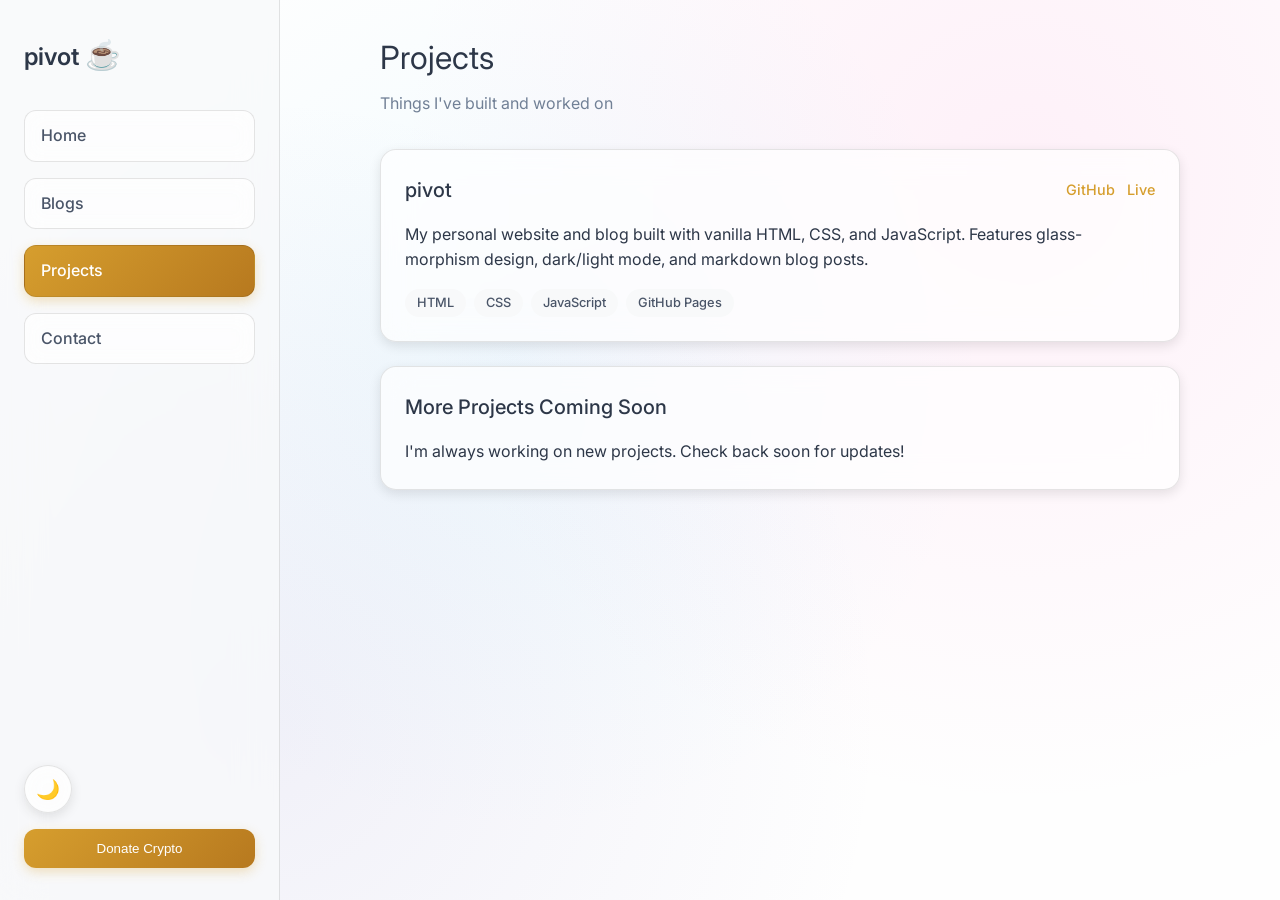
==== projects.html @ 538a7cff "First commit for the blog :)" ====
<!DOCTYPE html>
<html lang="en">
<head>
    <meta charset="UTF-8">
    <meta name="viewport" content="width=device-width, initial-scale=1.0">
    <title>Projects - pivot ☕</title>
    <link rel="stylesheet" href="styles/main.css">
    <link rel="preconnect" href="https://fonts.googleapis.com">
    <link rel="preconnect" href="https://fonts.gstatic.com" crossorigin>
    <link href="https://fonts.googleapis.com/css2?family=Inter:wght@300;400;500;600&display=swap" rel="stylesheet">
</head>
<body>
    <div class="container">
        <!-- Sidebar -->
        <aside class="sidebar">
            <div class="sidebar-content">
                <div class="logo">
                    <h1>pivot <span class="coffee">☕</span></h1>
                </div>
                
                <nav class="nav">
                    <a href="index.html" class="nav-link" data-page="home">Home</a>
                    <a href="blogs.html" class="nav-link" data-page="blogs">Blogs</a>
                    <a href="projects.html" class="nav-link active" data-page="projects">Projects</a>
                    <a href="contact.html" class="nav-link" data-page="contact">Contact</a>
                </nav>

                <div class="theme-toggle">
                    <button id="theme-toggle" class="theme-btn" aria-label="Toggle theme">
                        <span class="theme-icon">🌙</span>
                    </button>
                </div>

                <div class="crypto-donate">
                    <button class="donate-btn" id="donate-btn">Donate Crypto</button>
                </div>
            </div>
        </aside>

        <!-- Main Content -->
        <main class="main-content">
            <div class="content-wrapper">
                <!-- Projects Page -->
                <section id="projects-page" class="page active">
                    <div class="page-header">
                        <h2>Projects</h2>
                        <p>Things I've built and worked on</p>
                    </div>
                    
                    <div class="projects-grid">
                        <div class="project-card">
                            <div class="project-header">
                                <h3>pivot</h3>
                                <div class="project-links">
                                    <a href="https://github.com/mochaholic/mochaholic.github.io" target="_blank" rel="noopener">GitHub</a>
                                    <a href="https://mochaholic.github.io" target="_blank" rel="noopener">Live</a>
                                </div>
                            </div>
                            <p>My personal website and blog built with vanilla HTML, CSS, and JavaScript. Features glass-morphism design, dark/light mode, and markdown blog posts.</p>
                            <div class="project-tech">
                                <span class="tech-tag">HTML</span>
                                <span class="tech-tag">CSS</span>
                                <span class="tech-tag">JavaScript</span>
                                <span class="tech-tag">GitHub Pages</span>
                            </div>
                        </div>
                        
                        <div class="project-card">
                            <div class="project-header">
                                <h3>More Projects Coming Soon</h3>
                            </div>
                            <p>I'm always working on new projects. Check back soon for updates!</p>
                        </div>
                    </div>
                </section>
            </div>
        </main>
    </div>

    <!-- Crypto Donation Modal -->
    <div id="crypto-modal" class="modal">
        <div class="modal-content">
            <div class="modal-header">
                <h3>Support with Crypto</h3>
                <button class="close-btn" id="close-modal">&times;</button>
            </div>
            <div class="modal-body">
                <p>If you enjoy my content and want to support me, here are my crypto addresses:</p>
                
                <div class="crypto-options">
                    <div class="crypto-option">
                        <h4>Monero</h4>
                        <div class="crypto-address">
                            <code id="xmr">841ie9n4JR5ZfaomktCzQ4Uo8PM9GhRguXHCr68BiDUYMAAeEynbi9T8mbEUB7CsiuHq4RZksLAEZ5WLW5PASyoQEYhsKaD</code>
                            <button class="copy-btn" data-address="xmr">Copy</button>
                        </div>
                    </div>
                    
                    <div class="crypto-option">
                        <h4>Bitcoin</h4>
                        <div class="crypto-address">
                            <code id="btc">33ZMRd6WNgqNoaHX8igLWdAUJjJnMfhAck</code>
                            <button class="copy-btn" data-address="btc">Copy</button>
                        </div>
                    </div>

                    <div class="crypto-option">
                        <h4>Solana</h4>
                        <div class="crypto-address">
                            <code id="sol">1c6N6hfJfkr2o72PmR5h536EVBBygGHQYTR1MVggAz6</code>
                            <button class="copy-btn" data-address="sol">Copy</button>
                        </div>
                    </div>

                    <div class="crypto-option">
                        <h4>USDT (ERC-20)</h4>
                        <div class="crypto-address">
                            <code id="usdt">0xe105aeed706ea706469f0e35769c5c827fdb0400</code>
                            <button class="copy-btn" data-address="usdt">Copy</button>
                        </div>
                    </div>
                    
                    <div class="crypto-option">
                        <h4>Zcash</h4>
                        <div class="crypto-address">
                            <code id="zcash">t1PTDxxb37iZBvQv5ErvXw4aE9ex5Z91UYH</code>
                            <button class="copy-btn" data-address="zcash">Copy</button>
                        </div>
                    </div>

                    <div class="crypto-option">
                        <h4>TON</h4>
                        <div class="crypto-address">
                            <code id="ton">UQDldSrU2lQy7rOHUdaaeTqEeAGDdAhQvj1P0YNESA_Jqjst</code>
                            <button class="copy-btn" data-address="ton">Copy</button>
                        </div>
                    </div>
                </div>
            </div>
        </div>
    </div>

    <script src="scripts/main.js"></script>
</body>
</html>
---- styles/main.css ----
/* CSS Variables for theming */
:root {
  /* Light theme - warm and soft */
  --bg-primary: #fefefe;
  --bg-secondary: #f8f9fa;
  --bg-glass: rgba(255, 255, 255, 0.7);
  --text-primary: #2d3748;
  --text-secondary: #4a5568;
  --text-muted: #718096;
  --accent: #d69e2e;
  --accent-hover: #b7791f;
  --border: rgba(0, 0, 0, 0.1);
  --shadow: rgba(0, 0, 0, 0.1);
  --sidebar-bg: rgba(248, 249, 250, 0.8);
}

[data-theme="dark"] {
  /* Dark theme - warm, not blue */
  --bg-primary: #1a1a1a;
  --bg-secondary: #2a2a2a;
  --bg-glass: rgba(42, 42, 42, 0.6);
  --text-primary: #f5f5f5;
  --text-secondary: #e0e0e0;
  --text-muted: #b0b0b0;
  --accent: #f6ad55;
  --accent-hover: #ed8936;
  --border: rgba(255, 255, 255, 0.08);
  --shadow: rgba(0, 0, 0, 0.4);
  --sidebar-bg: rgba(26, 26, 26, 0.7);
}

[data-theme="dark"] body {
  background-image: 
    radial-gradient(circle at 20% 80%, rgba(246, 173, 85, 0.08) 0%, transparent 50%),
    radial-gradient(circle at 80% 20%, rgba(237, 137, 54, 0.08) 0%, transparent 50%),
    radial-gradient(circle at 40% 40%, rgba(255, 193, 7, 0.05) 0%, transparent 50%);
}

/* Reset and base styles */
* {
  margin: 0;
  padding: 0;
  box-sizing: border-box;
}

body {
  font-family: 'Inter', -apple-system, BlinkMacSystemFont, 'Segoe UI', Roboto, sans-serif;
  background: var(--bg-primary);
  background-image: 
    radial-gradient(circle at 20% 80%, rgba(120, 119, 198, 0.1) 0%, transparent 50%),
    radial-gradient(circle at 80% 20%, rgba(255, 119, 198, 0.1) 0%, transparent 50%),
    radial-gradient(circle at 40% 40%, rgba(120, 219, 255, 0.1) 0%, transparent 50%);
  color: var(--text-primary);
  line-height: 1.6;
  transition: background-color 0.3s ease, color 0.3s ease;
  overflow-x: hidden;
  min-height: 100vh;
  opacity: 1;
  animation: fadeIn 0.2s ease-in;
}

@keyframes fadeIn {
  from { opacity: 0; }
  to { opacity: 1; }
}

/* Container and layout */
.container {
  display: flex;
  min-height: 100vh;
}

/* Sidebar */
.sidebar {
  width: 280px;
  background: var(--sidebar-bg);
  backdrop-filter: blur(20px);
  -webkit-backdrop-filter: blur(20px);
  border-right: 1px solid var(--border);
  position: fixed;
  height: 100vh;
  left: 0;
  top: 0;
  z-index: 100;
  transition: all 0.3s ease;
}

.sidebar-content {
  padding: 2rem 1.5rem;
  height: 100%;
  display: flex;
  flex-direction: column;
}

.logo h1 {
  font-size: 1.5rem;
  font-weight: 600;
  margin-bottom: 2rem;
  color: var(--text-primary);
}

.coffee {
  font-size: 1.2em;
}

/* Navigation */
.nav {
  flex: 1;
  display: flex;
  flex-direction: column;
  gap: 0.5rem;
}

.nav-link {
  display: block;
  padding: 0.75rem 1rem;
  text-decoration: none;
  color: var(--text-secondary);
  border-radius: 12px;
  transition: all 0.2s ease;
  font-weight: 500;
  background: var(--bg-glass);
  backdrop-filter: blur(10px);
  -webkit-backdrop-filter: blur(10px);
  border: 1px solid var(--border);
  margin-bottom: 0.5rem;
}

.nav-link:hover {
  background: var(--bg-secondary);
  color: var(--text-primary);
  transform: translateX(4px);
  box-shadow: 0 4px 12px var(--shadow);
}

.nav-link.active {
  background: linear-gradient(135deg, var(--accent), var(--accent-hover));
  color: white;
  box-shadow: 0 4px 12px rgba(214, 158, 46, 0.3);
}

/* Theme toggle */
.theme-toggle {
  margin: 1rem 0;
}

.theme-btn {
  background: var(--bg-glass);
  border: 1px solid var(--border);
  border-radius: 50%;
  width: 48px;
  height: 48px;
  display: flex;
  align-items: center;
  justify-content: center;
  cursor: pointer;
  transition: all 0.2s ease;
  backdrop-filter: blur(15px);
  -webkit-backdrop-filter: blur(15px);
  box-shadow: 0 4px 12px var(--shadow);
}

.theme-btn:hover {
  transform: scale(1.1);
  box-shadow: 0 4px 12px var(--shadow);
}

.theme-icon {
  font-size: 1.2rem;
  transition: transform 0.3s ease;
}

/* Crypto donate button */
.crypto-donate {
  margin-top: auto;
}

.donate-btn {
  width: 100%;
  padding: 0.75rem;
  background: linear-gradient(135deg, var(--accent), var(--accent-hover));
  color: white;
  border: none;
  border-radius: 12px;
  font-weight: 500;
  cursor: pointer;
  transition: all 0.2s ease;
  backdrop-filter: blur(10px);
  -webkit-backdrop-filter: blur(10px);
  box-shadow: 0 4px 12px rgba(214, 158, 46, 0.3);
}

.donate-btn:hover {
  transform: translateY(-2px);
  box-shadow: 0 4px 12px var(--shadow);
}

/* Main content */
.main-content {
  flex: 1;
  margin-left: 280px;
  padding: 2rem;
  min-height: 100vh;
}

.content-wrapper {
  max-width: 800px;
  margin: 0 auto;
}

/* Pages */
.page {
  display: none;
  animation: fadeIn 0.3s ease;
}

.page.active {
  display: block;
}

@keyframes fadeIn {
  from { opacity: 0; transform: translateY(10px); }
  to { opacity: 1; transform: translateY(0); }
}

/* Hero section */
.hero {
  text-align: center;
  padding: 3rem 0;
  margin-bottom: 3rem;
}

.hero h2 {
  font-size: 2.5rem;
  font-weight: 300;
  margin-bottom: 1rem;
  color: var(--text-primary);
}

.hero p {
  font-size: 1.1rem;
  color: var(--text-secondary);
  max-width: 600px;
  margin: 0 auto 2rem auto;
}

/* Hero widgets */
.hero-widgets {
  display: flex;
  justify-content: center;
  gap: 1.5rem;
  flex-wrap: wrap;
  margin-top: 2rem;
}

.widget {
  background: var(--bg-glass);
  backdrop-filter: blur(15px);
  -webkit-backdrop-filter: blur(15px);
  border: 1px solid var(--border);
  border-radius: 16px;
  padding: 1rem 1.5rem;
  display: flex;
  align-items: center;
  gap: 0.75rem;
  transition: all 0.2s ease;
  box-shadow: 0 4px 12px var(--shadow);
  min-width: 160px;
}

.widget:hover {
  transform: translateY(-2px);
  box-shadow: 0 8px 25px var(--shadow);
}

.widget-icon {
  font-size: 1.5rem;
  flex-shrink: 0;
}

.widget-content {
  display: flex;
  flex-direction: column;
  align-items: flex-start;
}

.widget-label {
  font-size: 0.8rem;
  color: var(--text-muted);
  font-weight: 500;
  text-transform: uppercase;
  letter-spacing: 0.5px;
}

.widget-value {
  font-size: 0.95rem;
  color: var(--text-primary);
  font-weight: 500;
  margin-top: 0.25rem;
}

.github-widget a {
  text-decoration: none;
  color: inherit;
  display: flex;
  align-items: center;
  gap: 0.75rem;
  width: 100%;
}

.github-widget:hover {
  background: var(--bg-secondary);
}

.weather-widget {
  cursor: default;
}



/* Projects page */
.projects-grid {
  display: grid;
  gap: 1.5rem;
}

.project-card {
  background: var(--bg-glass);
  backdrop-filter: blur(15px);
  -webkit-backdrop-filter: blur(15px);
  border: 1px solid var(--border);
  border-radius: 16px;
  padding: 1.5rem;
  transition: all 0.2s ease;
  box-shadow: 0 4px 12px var(--shadow);
}

.project-card:hover {
  transform: translateY(-2px);
  box-shadow: 0 8px 25px var(--shadow);
}

.project-header {
  display: flex;
  justify-content: space-between;
  align-items: center;
  margin-bottom: 1rem;
}

.project-header h3 {
  font-size: 1.25rem;
  font-weight: 500;
  color: var(--text-primary);
}

.project-links {
  display: flex;
  gap: 0.75rem;
}

.project-links a {
  color: var(--accent);
  text-decoration: none;
  font-size: 0.9rem;
  font-weight: 500;
  transition: color 0.2s ease;
}

.project-links a:hover {
  color: var(--accent-hover);
}

.project-tech {
  display: flex;
  flex-wrap: wrap;
  gap: 0.5rem;
  margin-top: 1rem;
}

.tech-tag {
  background: var(--bg-secondary);
  color: var(--text-secondary);
  padding: 0.25rem 0.75rem;
  border-radius: 20px;
  font-size: 0.8rem;
  font-weight: 500;
}


/* Responsive widgets */
@media (max-width: 768px) {
  .hero-widgets {
    flex-direction: column;
    align-items: center;
  }
  
  .widget {
    width: 100%;
    max-width: 280px;
    justify-content: center;
  }
  
  
  .project-header {
    flex-direction: column;
    align-items: flex-start;
    gap: 0.5rem;
  }
}

/* Page headers */
.page-header {
  margin-bottom: 2rem;
}

.page-header h2 {
  font-size: 2rem;
  font-weight: 400;
  margin-bottom: 0.5rem;
}

.page-header p {
  color: var(--text-muted);
}

/* Posts list */
.posts-list {
  display: flex;
  flex-direction: column;
  gap: 1.5rem;
}

.post-card {
  background: var(--bg-glass);
  backdrop-filter: blur(15px);
  -webkit-backdrop-filter: blur(15px);
  border: 1px solid var(--border);
  border-radius: 16px;
  padding: 1.5rem;
  transition: all 0.2s ease;
  cursor: pointer;
  box-shadow: 0 4px 12px var(--shadow);
}

.post-card:hover {
  transform: translateY(-2px);
  box-shadow: 0 8px 25px var(--shadow);
}

.post-card h3 {
  font-size: 1.25rem;
  font-weight: 500;
  margin-bottom: 0.5rem;
  color: var(--text-primary);
}

.post-card p {
  color: var(--text-secondary);
  margin-bottom: 0.75rem;
}

.post-meta {
  font-size: 0.9rem;
  color: var(--text-muted);
}

/* Post page */
.post-header {
  margin-bottom: 2rem;
}

.back-link {
  color: var(--accent);
  text-decoration: none;
  font-weight: 500;
  margin-bottom: 1rem;
  display: inline-block;
  transition: color 0.2s ease;
}

.back-link:hover {
  color: var(--accent-hover);
}

.post-header h1 {
  font-size: 2.5rem;
  font-weight: 400;
  margin-bottom: 0.5rem;
  line-height: 1.2;
}

.post-content {
  background: var(--bg-glass);
  backdrop-filter: blur(15px);
  -webkit-backdrop-filter: blur(15px);
  border: 1px solid var(--border);
  border-radius: 16px;
  padding: 2rem;
  line-height: 1.7;
  box-shadow: 0 4px 12px var(--shadow);
}

.post-content h1,
.post-content h2,
.post-content h3,
.post-content h4,
.post-content h5,
.post-content h6 {
  margin: 1.5rem 0 1rem 0;
  color: var(--text-primary);
}

.post-content h1 { font-size: 2rem; }
.post-content h2 { font-size: 1.75rem; }
.post-content h3 { font-size: 1.5rem; }

.post-content p {
  margin-bottom: 1rem;
  color: var(--text-secondary);
}

.post-content code {
  background: var(--bg-secondary);
  padding: 0.2rem 0.4rem;
  border-radius: 4px;
  font-family: 'Monaco', 'Menlo', monospace;
  font-size: 0.9em;
}

.post-content pre {
  background: var(--bg-secondary);
  padding: 1rem;
  border-radius: 8px;
  overflow-x: auto;
  margin: 1rem 0;
}

.post-content pre code {
  background: none;
  padding: 0;
}

.post-content blockquote {
  border-left: 4px solid var(--accent);
  padding-left: 1rem;
  margin: 1rem 0;
  color: var(--text-muted);
  font-style: italic;
}

.post-content ul,
.post-content ol {
  margin: 1rem 0;
  padding-left: 2rem;
}

.post-content li {
  margin-bottom: 0.5rem;
}

/* Contact page */
.contact-content {
  display: grid;
  gap: 2rem;
}

.contact-info {
  background: var(--bg-glass);
  backdrop-filter: blur(15px);
  -webkit-backdrop-filter: blur(15px);
  border: 1px solid var(--border);
  border-radius: 16px;
  padding: 2rem;
  box-shadow: 0 4px 12px var(--shadow);
}

.contact-methods {
  display: grid;
  gap: 1rem;
}

.contact-method {
  background: var(--bg-glass);
  backdrop-filter: blur(15px);
  -webkit-backdrop-filter: blur(15px);
  border: 1px solid var(--border);
  border-radius: 16px;
  padding: 1.5rem;
  box-shadow: 0 4px 12px var(--shadow);
}

.contact-method h4 {
  font-weight: 500;
  margin-bottom: 0.5rem;
  color: var(--text-primary);
}

.contact-method p {
  color: var(--text-secondary);
}

/* Modal */
.modal {
  display: none;
  position: fixed;
  top: 0;
  left: 0;
  width: 100%;
  height: 100%;
  background: rgba(0, 0, 0, 0.5);
  backdrop-filter: blur(5px);
  -webkit-backdrop-filter: blur(5px);
  z-index: 1000;
  animation: fadeIn 0.3s ease;
}

.modal.active {
  display: flex;
  align-items: center;
  justify-content: center;
}

.modal-content {
  background: var(--bg-glass);
  backdrop-filter: blur(25px);
  -webkit-backdrop-filter: blur(25px);
  border: 1px solid var(--border);
  border-radius: 20px;
  max-width: 500px;
  width: 90%;
  max-height: 80vh;
  overflow-y: auto;
  animation: slideUp 0.3s ease;
  box-shadow: 0 20px 40px var(--shadow);
}

@keyframes slideUp {
  from { transform: translateY(20px); opacity: 0; }
  to { transform: translateY(0); opacity: 1; }
}

.modal-header {
  display: flex;
  justify-content: space-between;
  align-items: center;
  padding: 1.5rem;
  border-bottom: 1px solid var(--border);
}

.modal-header h3 {
  font-weight: 500;
  color: var(--text-primary);
}

.close-btn {
  background: none;
  border: none;
  font-size: 1.5rem;
  cursor: pointer;
  color: var(--text-muted);
  transition: color 0.2s ease;
}

.close-btn:hover {
  color: var(--text-primary);
}

.modal-body {
  padding: 1.5rem;
}

.crypto-options {
  display: flex;
  flex-direction: column;
  gap: 1rem;
  margin-top: 1rem;
}

.crypto-option {
  background: var(--bg-glass);
  backdrop-filter: blur(10px);
  -webkit-backdrop-filter: blur(10px);
  border: 1px solid var(--border);
  border-radius: 12px;
  padding: 1rem;
  box-shadow: 0 2px 8px var(--shadow);
}

.crypto-option h4 {
  font-weight: 500;
  margin-bottom: 0.5rem;
  color: var(--text-primary);
}

.crypto-address {
  display: flex;
  gap: 0.5rem;
  align-items: center;
}

.crypto-address code {
  flex: 1;
  background: var(--bg-primary);
  padding: 0.5rem;
  border-radius: 4px;
  font-size: 0.9rem;
  word-break: break-all;
}

.copy-btn {
  background: linear-gradient(135deg, var(--accent), var(--accent-hover));
  color: white;
  border: none;
  padding: 0.5rem 1rem;
  border-radius: 8px;
  cursor: pointer;
  font-size: 0.9rem;
  transition: all 0.2s ease;
  backdrop-filter: blur(10px);
  -webkit-backdrop-filter: blur(10px);
  box-shadow: 0 2px 8px rgba(214, 158, 46, 0.3);
}

.copy-btn:hover {
  background: var(--accent-hover);
  transform: translateY(-1px);
  box-shadow: 0 4px 12px rgba(214, 158, 46, 0.4);
}

/* Responsive design */
@media (max-width: 768px) {
  .sidebar {
    transform: translateX(-100%);
    width: 100%;
  }
  
  .sidebar.open {
    transform: translateX(0);
  }
  
  .main-content {
    margin-left: 0;
    padding: 1rem;
  }
  
  .hero h2 {
    font-size: 2rem;
  }
  
  .post-header h1 {
    font-size: 2rem;
  }
  
  .modal-content {
    width: 95%;
    margin: 1rem;
  }
}

/* Mobile menu button (hidden by default, can be added later) */
.mobile-menu-btn {
  display: none;
  position: fixed;
  top: 1rem;
  left: 1rem;
  z-index: 1001;
  background: var(--bg-glass);
  backdrop-filter: blur(10px);
  -webkit-backdrop-filter: blur(10px);
  border: 1px solid var(--border);
  border-radius: 8px;
  padding: 0.5rem;
  cursor: pointer;
}

@media (max-width: 768px) {
  .mobile-menu-btn {
    display: block;
  }
}
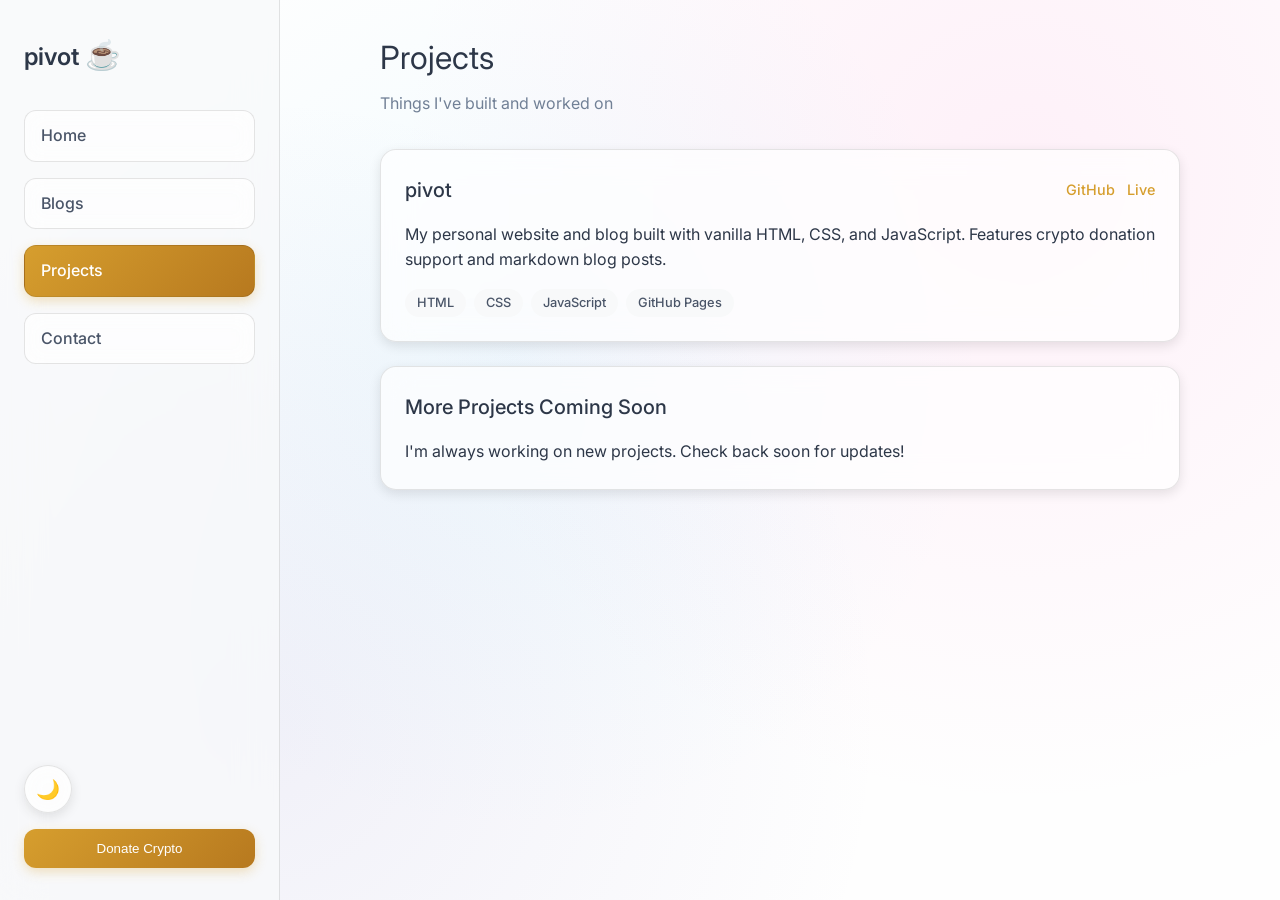
==== commit 5b1c12b3: "Update" ====
--- a/projects.html
+++ b/projects.html
@@ -56,7 +56,7 @@
                                     <a href="https://mochaholic.github.io" target="_blank" rel="noopener">Live</a>
                                 </div>
                             </div>
-                            <p>My personal website and blog built with vanilla HTML, CSS, and JavaScript. Features glass-morphism design, dark/light mode, and markdown blog posts.</p>
+                            <p>My personal website and blog built with vanilla HTML, CSS, and JavaScript. Features crypto donation support and markdown blog posts.</p>
                             <div class="project-tech">
                                 <span class="tech-tag">HTML</span>
                                 <span class="tech-tag">CSS</span>
--- a/styles/main.css
+++ b/styles/main.css
@@ -316,6 +316,145 @@
   cursor: default;
 }
 
+/* Home sections */
+.home-sections {
+  display: grid;
+  grid-template-columns: 1fr 1fr;
+  gap: 2rem;
+  margin-top: 2rem;
+}
+
+/* Referral widget */
+.referrals-section {
+  margin-top: 0;
+}
+
+.referral-widget {
+  background: var(--bg-glass);
+  backdrop-filter: blur(15px);
+  -webkit-backdrop-filter: blur(15px);
+  border: 1px solid var(--border);
+  border-radius: 16px;
+  padding: 1.5rem;
+  box-shadow: 0 4px 12px var(--shadow);
+  transition: all 0.3s ease;
+  animation: fadeIn 0.5s ease;
+}
+
+.referral-content {
+  display: flex;
+  flex-direction: column;
+  gap: 1rem;
+}
+
+.referral-header {
+  display: flex;
+  align-items: center;
+  gap: 0.75rem;
+}
+
+.referral-icon {
+  font-size: 1.5rem;
+}
+
+.referral-header h4 {
+  font-size: 1.1rem;
+  font-weight: 500;
+  color: var(--text-primary);
+  margin: 0;
+}
+
+.referral-description {
+  color: var(--text-secondary);
+  line-height: 1.5;
+  margin: 0;
+}
+
+.referral-actions {
+  display: flex;
+  flex-direction: column;
+  gap: 0.75rem;
+}
+
+.referral-link {
+  background: linear-gradient(135deg, var(--accent), var(--accent-hover));
+  color: white;
+  text-decoration: none;
+  padding: 0.75rem 1rem;
+  border-radius: 8px;
+  text-align: center;
+  font-weight: 500;
+  transition: all 0.2s ease;
+  box-shadow: 0 2px 8px rgba(214, 158, 46, 0.3);
+}
+
+.referral-link:hover {
+  transform: translateY(-1px);
+  box-shadow: 0 4px 12px rgba(214, 158, 46, 0.4);
+}
+
+.referral-code {
+  display: flex;
+  align-items: center;
+  gap: 0.5rem;
+  background: var(--bg-secondary);
+  padding: 0.5rem 0.75rem;
+  border-radius: 8px;
+  font-size: 0.9rem;
+}
+
+.code-label {
+  color: var(--text-muted);
+  font-weight: 500;
+}
+
+.code-value {
+  background: var(--bg-primary);
+  padding: 0.25rem 0.5rem;
+  border-radius: 4px;
+  font-family: 'Monaco', 'Menlo', monospace;
+  color: var(--text-primary);
+  flex: 1;
+}
+
+.copy-code-btn {
+  background: none;
+  border: none;
+  cursor: pointer;
+  font-size: 1rem;
+  padding: 0.25rem;
+  border-radius: 4px;
+  transition: background 0.2s ease;
+}
+
+.copy-code-btn:hover {
+  background: var(--bg-primary);
+}
+
+/* Post referral */
+.post-referral {
+  margin-top: 2rem;
+}
+
+.post-referral h3 {
+  font-size: 1.25rem;
+  font-weight: 500;
+  margin-bottom: 1rem;
+  color: var(--text-primary);
+}
+
+.referral-error {
+  background: var(--bg-glass);
+  backdrop-filter: blur(15px);
+  -webkit-backdrop-filter: blur(15px);
+  border: 1px solid var(--border);
+  border-radius: 16px;
+  padding: 1.5rem;
+  text-align: center;
+  color: var(--text-muted);
+  box-shadow: 0 4px 12px var(--shadow);
+}
+
 
 
 /* Projects page */
@@ -400,6 +539,9 @@
     justify-content: center;
   }
   
+  .home-sections {
+    grid-template-columns: 1fr;
+  }
   
   .project-header {
     flex-direction: column;
